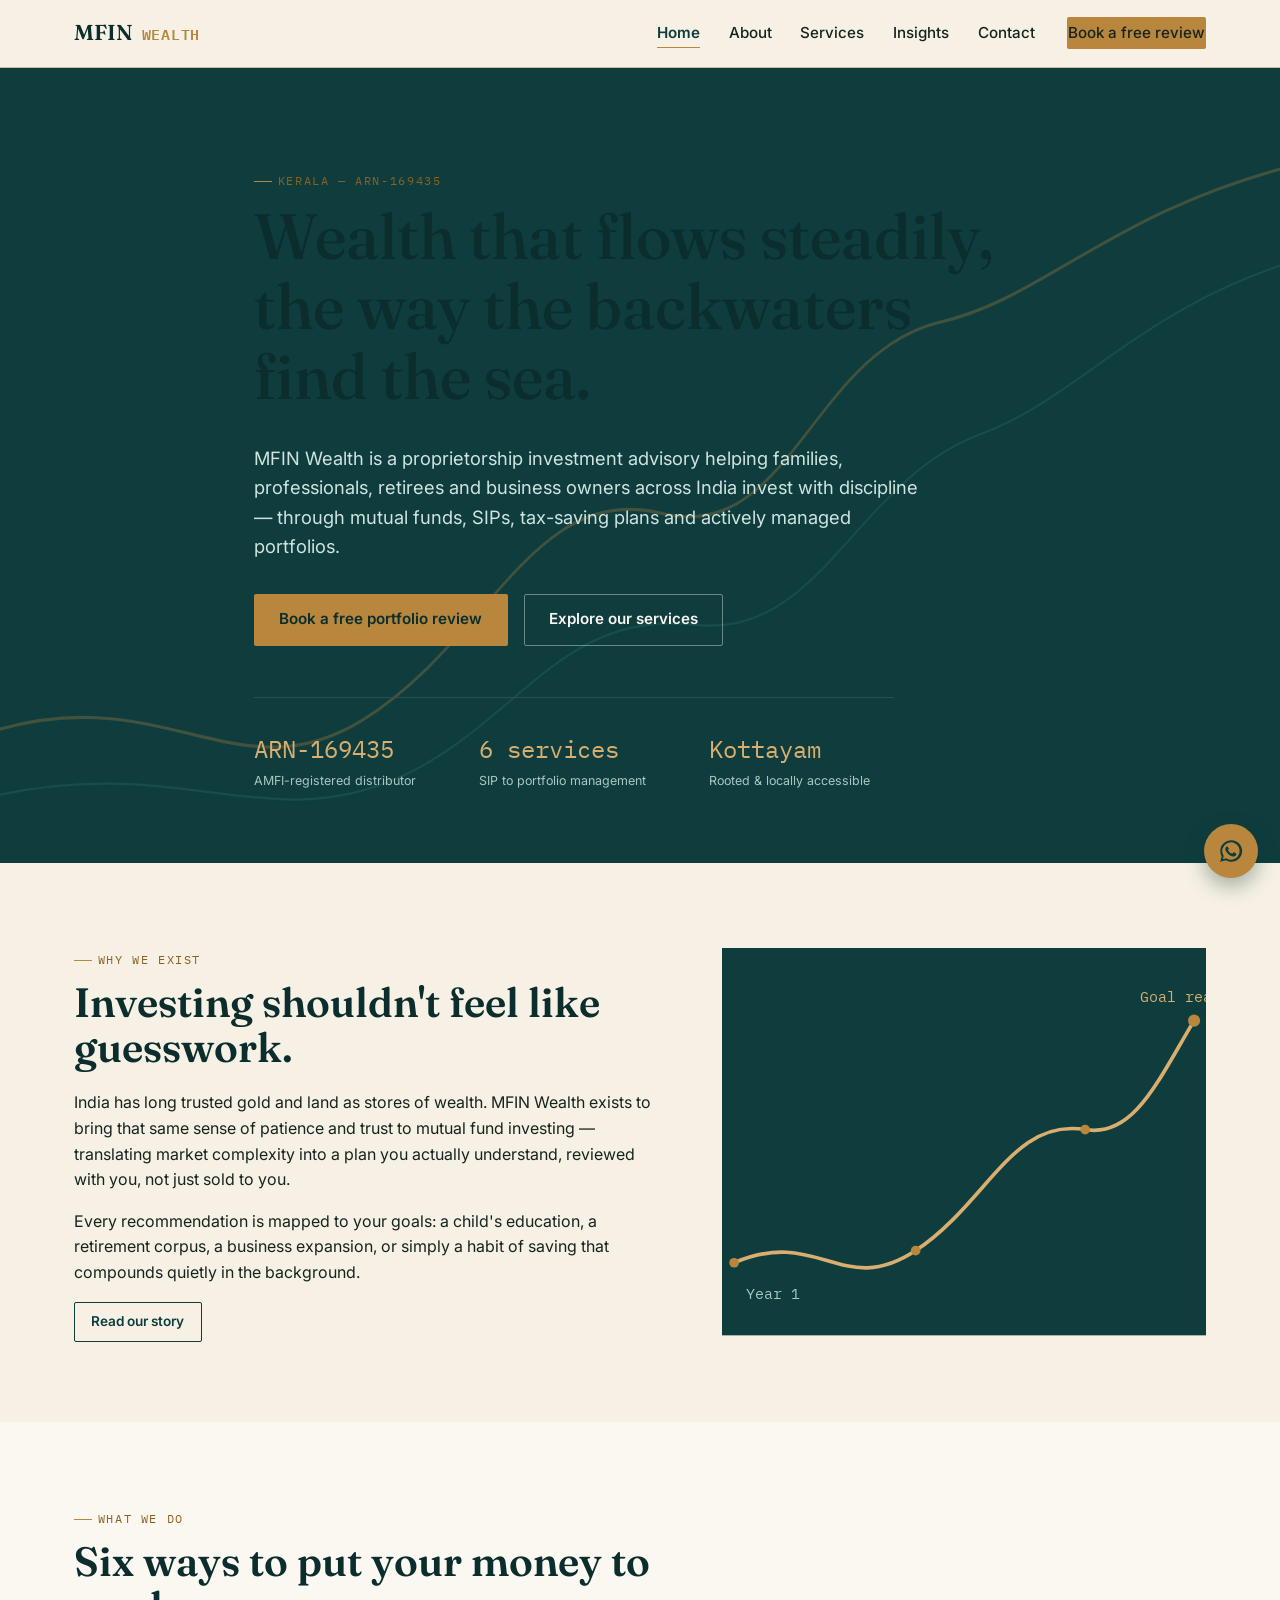
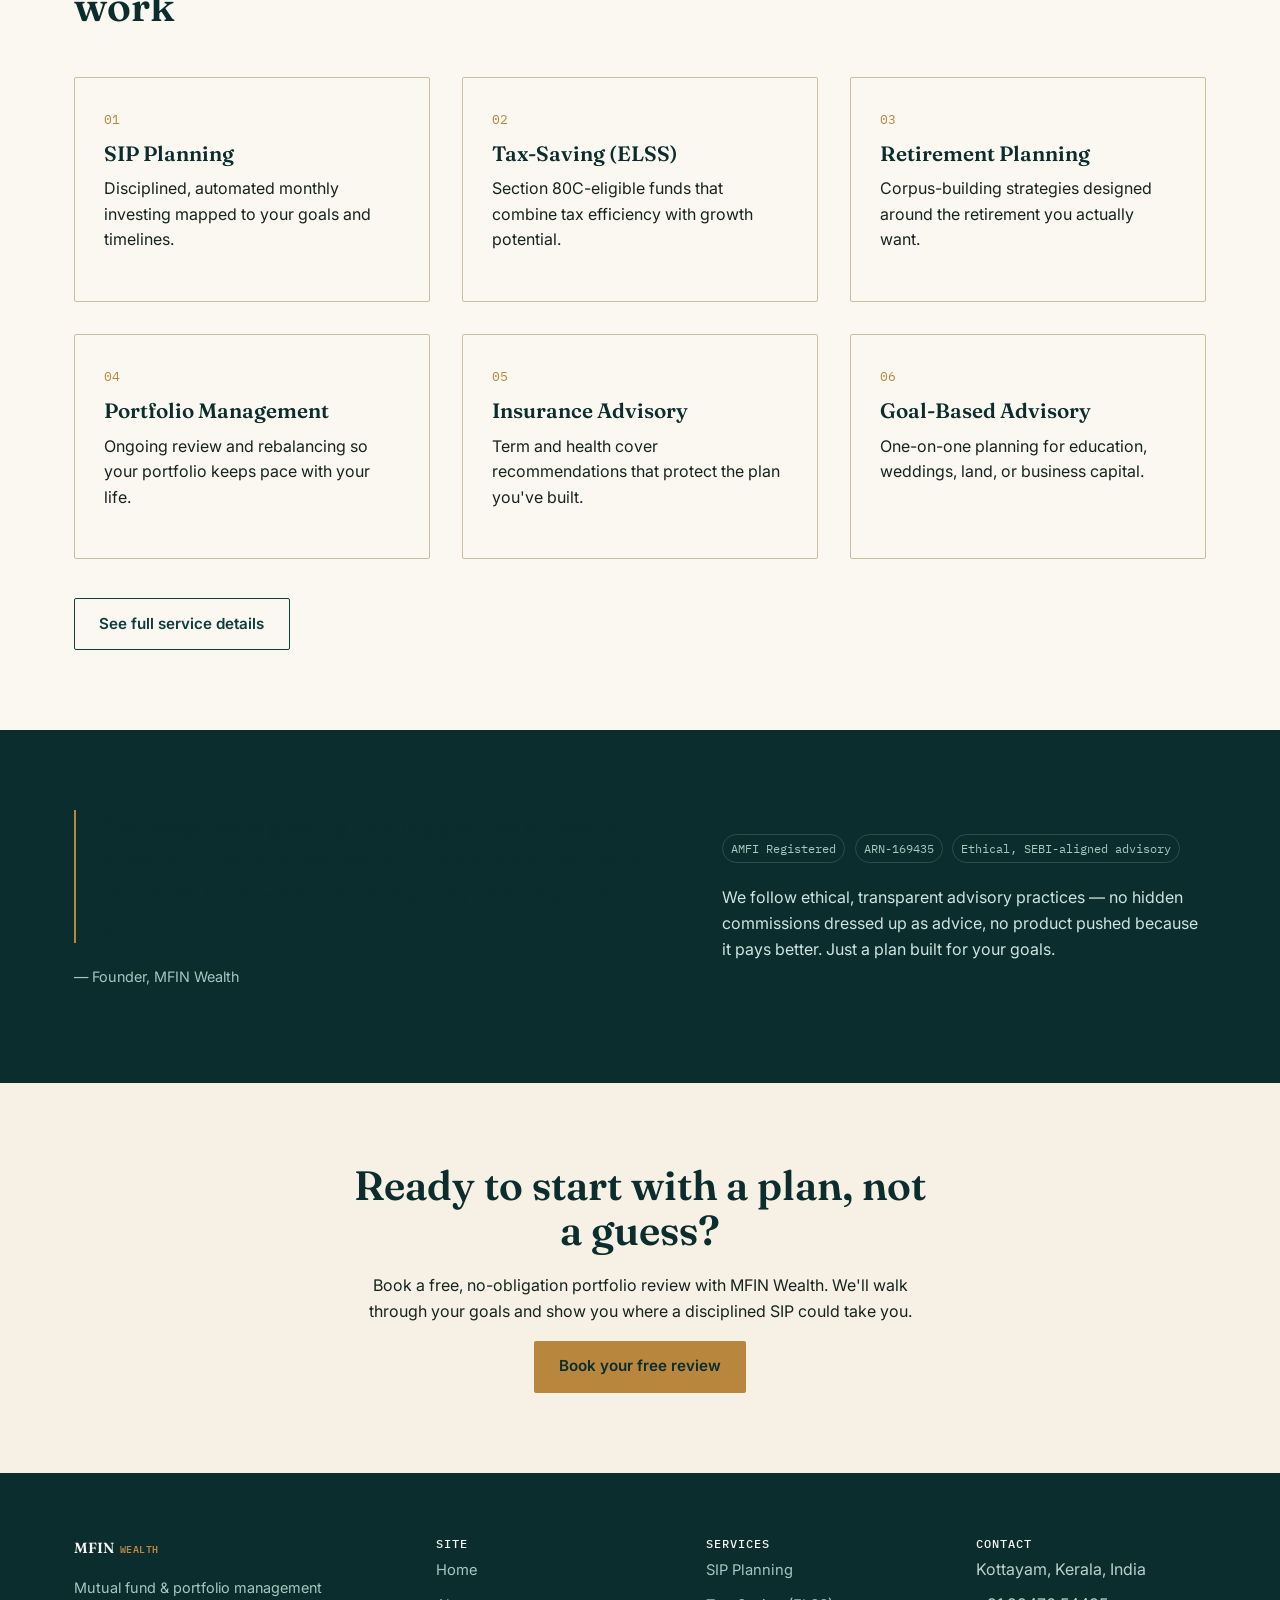
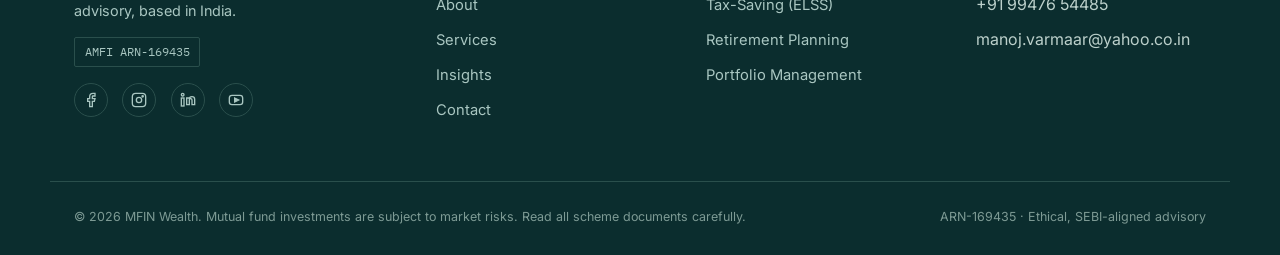
==== index.html @ 10d9ad64 "Add files via upload" ====
<!DOCTYPE html>
<html lang="en">
<head>
<meta charset="UTF-8">
<meta name="viewport" content="width=device-width, initial-scale=1.0">
<title>MFIN Wealth | Mutual Fund &amp; SIP Investment Advisor </title>
<meta name="description" content="MFIN Wealth is an ARN-169435 registered mutual fund investment advisor in Kottayam, Kerala, helping local families and businesses build SIP, ELSS and retirement portfolios with steady, disciplined guidance.">
<meta name="keywords" content="mutual fund investment advisor in Kottayam Kerala, ARN-169435 registered distributor Kottayam, MFIN Wealth Kottayam">
<link rel="canonical" href="https://www.mfinwealth.com/">

<!-- Open Graph / social -->
<meta property="og:type" content="website">
<meta property="og:site_name" content="MFIN Wealth">
<meta property="og:title" content="MFIN Wealth | Mutual Fund Investment Advisor in Kottayam, Kerala">
<meta property="og:description" content="ARN-169435 registered mutual fund investment advisor based in Kottayam, Kerala. SIP, ELSS, retirement planning and more.">
<meta property="og:url" content="https://www.mfinwealth.com/">
<meta property="og:image" content="https://www.mfinwealth.com/assets/og-cover.jpg">
<meta name="twitter:card" content="summary_large_image">

<link rel="icon" href="data:,">
<link rel="stylesheet" href="style.css">

<script type="application/ld+json">
{
  "@context": "https://schema.org",
  "@type": "FinancialService",
  "name": "MFIN Wealth",
  "description": "ARN-registered mutual fund distributor and portfolio management advisory based in Kottayam, Kerala.",
  "url": "https://www.mfinwealth.com/",
  "areaServed": "Kottayam, Kerala, India",
  "address": {
    "@type": "PostalAddress",
    "addressLocality": "Kottayam",
    "addressRegion": "Kerala",
    "addressCountry": "IN"
  },
  "identifier": "ARN-169435",
  "telephone": "+91-00000-00000",
  "priceRange": "Free initial consultation"
}
</script>
</head>
<body>
<a href="#main" class="skip-link">Skip to content</a>

<header class="site-header">
  <div class="nav-wrap">
    <a href="index.html" class="logo">MFIN <span class="mark">WEALTH</span></a>
    <button class="nav-toggle" aria-label="Toggle navigation" aria-expanded="false"><span></span></button>
    <nav class="main-nav" aria-label="Primary">
      <ul>
        <li><a href="index.html" aria-current="page">Home</a></li>
        <li><a href="about.html">About</a></li>
        <li><a href="services.html">Services</a></li>
        <li><a href="insights.html">Insights</a></li>
        <li><a href="contact.html">Contact</a></li>
      </ul>
      <a href="contact.html" class="btn btn-primary btn-small">Book a free review</a>
    </nav>
  </div>
</header>

<main id="main">

  <!-- HERO -->
  <section class="hero">
    <svg class="channel-line" viewBox="0 0 1200 500" preserveAspectRatio="none" aria-hidden="true">
      <path d="M-20,420 C150,380 220,460 340,410 C460,360 500,260 620,280 C740,300 760,180 880,160 C980,145 1040,90 1220,60"
            fill="none" stroke="#B8863C" stroke-width="2" opacity="0.55"/>
      <path d="M-20,460 C160,430 240,480 360,450 C480,420 520,340 650,350 C770,360 800,260 920,230 C1010,208 1070,150 1220,120"
            fill="none" stroke="#2F7D74" stroke-width="1.4" opacity="0.5"/>
      <circle cx="1220" cy="60" r="4" fill="#D9AE6E"/>
    </svg>
    <div class="container">
      <p class="eyebrow"> Kerala — ARN-169435</p>
      <h1>Wealth that flows steadily, the way the backwaters find the sea.</h1>
      <p class="lede">MFIN Wealth is a proprietorship investment advisory helping families, professionals, retirees and business owners across India invest with discipline — through mutual funds, SIPs, tax-saving plans and actively managed portfolios.</p>
      <div class="hero-cta">
        <a href="contact.html" class="btn btn-primary">Book a free portfolio review</a>
        <a href="services.html" class="btn btn-ghost-dark">Explore our services</a>
      </div>
      <div class="hero-stats">
        <div>
          <div class="num">ARN-169435</div>
          <div class="lbl">AMFI-registered distributor</div>
        </div>
        <div>
          <div class="num">6 services</div>
          <div class="lbl">SIP to portfolio management</div>
        </div>
        <div>
          <div class="num">Kottayam</div>
          <div class="lbl">Rooted &amp; locally accessible</div>
        </div>
      </div>
    </div>
  </section>

  <!-- WHY / PURPOSE -->
  <section class="section-light">
    <div class="container grid-2">
      <div data-reveal>
        <p class="eyebrow">Why we exist</p>
        <h2>Investing shouldn't feel like guesswork.</h2>
        <p>India has long trusted gold and land as stores of wealth. MFIN Wealth exists to bring that same sense of patience and trust to mutual fund investing — translating market complexity into a plan you actually understand, reviewed with you, not just sold to you.</p>
        <p>Every recommendation is mapped to your goals: a child's education, a retirement corpus, a business expansion, or simply a habit of saving that compounds quietly in the background.</p>
        <a href="about.html" class="btn btn-ghost-light btn-small">Read our story</a>
      </div>
      <div data-reveal>
        <svg viewBox="0 0 400 320" role="img" aria-label="Illustration of a winding growth line resembling a backwater channel">
          <rect width="400" height="320" fill="#0F3D3E"/>
          <path d="M10,260 C80,230 100,290 160,250 C220,210 240,140 300,150 C340,157 360,110 390,60"
                fill="none" stroke="#D9AE6E" stroke-width="3"/>
          <g fill="#B8863C">
            <circle cx="10" cy="260" r="4"/>
            <circle cx="160" cy="250" r="4"/>
            <circle cx="300" cy="150" r="4"/>
            <circle cx="390" cy="60" r="5"/>
          </g>
          <text x="20" y="290" fill="#a9c6c1" font-family="IBM Plex Mono, monospace" font-size="12">Year 1</text>
          <text x="345" y="45" fill="#D9AE6E" font-family="IBM Plex Mono, monospace" font-size="12">Goal reached</text>
        </svg>
      </div>
    </div>
  </section>

  <!-- SERVICES PREVIEW -->
  <section class="section-white">
    <div class="container">
      <div class="section-head">
        <p class="eyebrow">What we do</p>
        <h2>Six ways to put your money to work</h2>
      </div>
      <div class="grid-3">
        <div class="card" data-reveal>
          <p class="idx">01</p>
          <h3>SIP Planning</h3>
          <p>Disciplined, automated monthly investing mapped to your goals and timelines.</p>
        </div>
        <div class="card" data-reveal>
          <p class="idx">02</p>
          <h3>Tax-Saving (ELSS)</h3>
          <p>Section 80C-eligible funds that combine tax efficiency with growth potential.</p>
        </div>
        <div class="card" data-reveal>
          <p class="idx">03</p>
          <h3>Retirement Planning</h3>
          <p>Corpus-building strategies designed around the retirement you actually want.</p>
        </div>
        <div class="card" data-reveal>
          <p class="idx">04</p>
          <h3>Portfolio Management</h3>
          <p>Ongoing review and rebalancing so your portfolio keeps pace with your life.</p>
        </div>
        <div class="card" data-reveal>
          <p class="idx">05</p>
          <h3>Insurance Advisory</h3>
          <p>Term and health cover recommendations that protect the plan you've built.</p>
        </div>
        <div class="card" data-reveal>
          <p class="idx">06</p>
          <h3>Goal-Based Advisory</h3>
          <p>One-on-one planning for education, weddings, land, or business capital.</p>
        </div>
      </div>
      <div style="margin-top:2.4rem;">
        <a href="services.html" class="btn btn-ghost-light">See full service details</a>
      </div>
    </div>
  </section>

  <!-- QUOTE / TRUST -->
  <section class="section-dark">
    <div class="container grid-2">
      <div data-reveal>
        <p class="quote-block">"Our neighbours grew up trusting gold. We're here to show that a well-chosen mutual fund portfolio can earn that same trust — with better liquidity and long-term growth."</p>
        <p style="margin-top:1.4rem; color:#a9c6c1; font-size:.9rem;">— Founder, MFIN Wealth</p>
      </div>
      <div data-reveal>
        <div class="tag-row" style="margin-top:0;">
          <span class="tag">AMFI Registered</span>
          <span class="tag">ARN-169435</span>
          <span class="tag">Ethical, SEBI-aligned advisory</span>
        </div>
        <p style="margin-top:1.4rem; color:#cfe4e0;">We follow ethical, transparent advisory practices — no hidden commissions dressed up as advice, no product pushed because it pays better. Just a plan built for your goals.</p>
      </div>
    </div>
  </section>

  <!-- CTA -->
  <section class="section-light">
    <div class="container" style="text-align:center; max-width:640px; margin:0 auto;">
      <h2>Ready to start with a plan, not a guess?</h2>
      <p>Book a free, no-obligation portfolio review with MFIN Wealth. We'll walk through your goals and show you where a disciplined SIP could take you.</p>
      <a href="contact.html" class="btn btn-primary">Book your free review</a>
    </div>
  </section>

</main>

<footer class="site-footer">
  <div class="container footer-grid">
    <div>
      <a href="index.html" class="logo" style="color:#f7f5ef;">MFIN <span class="mark">WEALTH</span></a>
      <p style="margin-top:1rem; max-width:32ch; color:#a9c6c1; font-size:.9rem;">Mutual fund &amp; portfolio management advisory, based in India.</p>
      <span class="arn-badge">AMFI ARN-169435</span>
      <div class="social-row">
        <a href="#" aria-label="MFIN Wealth on Facebook"><svg width="16" height="16" viewBox="0 0 24 24" fill="none" stroke="#a9c6c1" stroke-width="2"><path d="M18 2h-3a5 5 0 0 0-5 5v3H7v4h3v8h4v-8h3l1-4h-4V7a1 1 0 0 1 1-1h3z"/></svg></a>
        <a href="#" aria-label="MFIN Wealth on Instagram"><svg width="16" height="16" viewBox="0 0 24 24" fill="none" stroke="#a9c6c1" stroke-width="2"><rect x="2" y="2" width="20" height="20" rx="5"/><circle cx="12" cy="12" r="4"/><circle cx="17.5" cy="6.5" r="1"/></svg></a>
        <a href="#" aria-label="MFIN Wealth on LinkedIn"><svg width="16" height="16" viewBox="0 0 24 24" fill="none" stroke="#a9c6c1" stroke-width="2"><rect x="2" y="9" width="4" height="12"/><circle cx="4" cy="4" r="2"/><path d="M10 9h4v2a4 4 0 0 1 8 0v8h-4v-7a2 2 0 0 0-4 0v7h-4z"/></svg></a>
        <a href="#" aria-label="MFIN Wealth on YouTube"><svg width="16" height="16" viewBox="0 0 24 24" fill="none" stroke="#a9c6c1" stroke-width="2"><rect x="2" y="5" width="20" height="14" rx="4"/><path d="M10 9l6 3-6 3z" fill="#a9c6c1"/></svg></a>
      </div>
    </div>
    <div>
      <h4>Site</h4>
      <ul>
        <li><a href="index.html">Home</a></li>
        <li><a href="about.html">About</a></li>
        <li><a href="services.html">Services</a></li>
        <li><a href="insights.html">Insights</a></li>
        <li><a href="contact.html">Contact</a></li>
      </ul>
    </div>
    <div>
      <h4>Services</h4>
      <ul>
        <li><a href="services.html#sip">SIP Planning</a></li>
        <li><a href="services.html#elss">Tax-Saving (ELSS)</a></li>
        <li><a href="services.html#retirement">Retirement Planning</a></li>
        <li><a href="services.html#portfolio">Portfolio Management</a></li>
      </ul>
    </div>
    <div>
      <h4>Contact</h4>
      <ul>
        <li>Kottayam, Kerala, India</li>
        <li>+91 99476 54485</li>
        <li>manoj.varmaar@yahoo.co.in</li>
      </ul>
    </div>
  </div>
  <div class="container footer-bottom">
    <span>© 2026 MFIN Wealth. Mutual fund investments are subject to market risks. Read all scheme documents carefully.</span>
    <span>ARN-169435 · Ethical, SEBI-aligned advisory</span>
  </div>
</footer>

<a href="https://wa.me/910000000000" class="wa-float" aria-label="Chat with MFIN Wealth on WhatsApp">
  <svg viewBox="0 0 24 24" fill="#0F3D3E"><path d="M12 2a10 10 0 0 0-8.6 15L2 22l5.2-1.4A10 10 0 1 0 12 2zm0 18a8 8 0 0 1-4.1-1.1l-.3-.2-3.1.8.8-3-.2-.3A8 8 0 1 1 12 20zm4.4-6c-.2-.1-1.4-.7-1.6-.8-.2-.1-.4-.1-.6.1s-.7.8-.9 1c-.2.2-.3.2-.6.1a6.6 6.6 0 0 1-3.3-2.9c-.2-.4.2-.4.5-1.3.1-.2 0-.4 0-.5L8.9 8c-.1-.2-.5-.1-.7-.1s-.5 0-.7.3a2.6 2.6 0 0 0-.8 2c0 1.2.9 2.3 1 2.5.1.2 1.8 2.8 4.4 3.8.6.2 1.1.4 1.5.5.6.2 1.2.1 1.6-.1.5-.2 1.4-.6 1.6-1.1.2-.5.2-.9.1-1z"/></svg>
</a>

<script src="script.js"></script>
</body>
</html>
---- style.css ----
/* ==========================================================================
   MFIN Wealth — Design tokens
   Palette:  backwater teal (dark), sand cream (light), brass/gold (accent)
   Type:     Fraunces (display), Inter (body), IBM Plex Mono (data/labels)
   Signature: the "channel line" — a winding contour that reads as both a
   Kuttanad backwater and a compounding-growth curve.
   ========================================================================== */

@import url('https://fonts.googleapis.com/css2?family=Fraunces:opsz,wght@9..144,300;9..144,500;9..144,600;9..144,700&family=Inter:wght@400;500;600;700&family=IBM+Plex+Mono:wght@400;500&display=swap');

:root{
  --teal-950:#0b2d2e;
  --teal-900:#0f3d3e;
  --teal-700:#1c5c57;
  --teal-500:#2f7d74;
  --sand-100:#f6f1e4;
  --sand-050:#fbf8f1;
  --ink:#16241f;
  --brass-700:#8a611f;
  --brass-500:#b8863c;
  --brass-300:#d9ae6e;
  --line:#c9bfa0;
  --line-dark:#2a4f4c;
  --off-white:#f7f5ef;
  --error:#a4432c;

  --font-display:'Fraunces', Georgia, serif;
  --font-body:'Inter', -apple-system, sans-serif;
  --font-mono:'IBM Plex Mono', monospace;

  --max:1180px;
}

*,*::before,*::after{box-sizing:border-box;}
html{scroll-behavior:smooth;}
@media (prefers-reduced-motion: reduce){
  html{scroll-behavior:auto;}
  *{animation-duration:0.01ms !important; animation-iteration-count:1 !important; transition-duration:0.01ms !important;}
}

body{
  margin:0;
  font-family:var(--font-body);
  color:var(--ink);
  background:var(--sand-100);
  line-height:1.6;
  -webkit-font-smoothing:antialiased;
}

h1,h2,h3,h4{
  font-family:var(--font-display);
  font-weight:600;
  line-height:1.1;
  margin:0 0 .5em;
  color:var(--teal-950);
}
h1{font-size:clamp(2.4rem,5vw,4.2rem); font-weight:500;}
h2{font-size:clamp(1.7rem,3.2vw,2.6rem);}
h3{font-size:1.3rem;}
p{margin:0 0 1em;}
a{color:inherit;}
img,svg{max-width:100%; display:block;}
.container{max-width:var(--max); margin:0 auto; padding:0 24px;}

.eyebrow{
  font-family:var(--font-mono);
  font-size:.72rem;
  letter-spacing:.14em;
  text-transform:uppercase;
  color:var(--brass-700);
  margin-bottom:.9em;
  display:inline-flex;
  align-items:center;
  gap:.5em;
}
.eyebrow::before{
  content:"";
  width:18px; height:1px;
  background:var(--brass-500);
  display:inline-block;
}

/* ---------- Buttons ---------- */
.btn{
  display:inline-flex;
  align-items:center;
  gap:.5em;
  font-family:var(--font-body);
  font-weight:600;
  font-size:.95rem;
  padding:.85em 1.6em;
  border-radius:2px;
  text-decoration:none;
  border:1px solid transparent;
  cursor:pointer;
  transition:transform .15s ease, background .2s ease, color .2s ease, border-color .2s ease;
}
.btn:hover{transform:translateY(-1px);}
.btn-primary{background:var(--brass-500); color:var(--teal-950);}
.btn-primary:hover{background:var(--brass-300);}
.btn-ghost-dark{border-color:rgba(247,245,239,.4); color:var(--off-white);}
.btn-ghost-dark:hover{border-color:var(--off-white); background:rgba(247,245,239,.08);}
.btn-ghost-light{border-color:var(--teal-900); color:var(--teal-900);}
.btn-ghost-light:hover{background:var(--teal-900); color:var(--off-white);}
.btn-small{padding:.6em 1.2em; font-size:.85rem;}

/* ---------- Header / Nav ---------- */
header.site-header{
  position:sticky; top:0; z-index:50;
  background:var(--sand-100);
  border-bottom:1px solid var(--line);
}
.nav-wrap{
  display:flex; align-items:center; justify-content:space-between;
  padding:16px 24px;
  max-width:var(--max); margin:0 auto;
}
.logo{
  font-family:var(--font-display);
  font-size:1.35rem;
  font-weight:600;
  text-decoration:none;
  color:var(--teal-950);
  display:flex; align-items:baseline; gap:.4em;
}
.logo .mark{color:var(--brass-500); font-family:var(--font-mono); font-size:.7em; letter-spacing:.05em;}
nav.main-nav{display:flex; align-items:center; gap:2rem;}
nav.main-nav ul{list-style:none; display:flex; gap:1.8rem; margin:0; padding:0;}
nav.main-nav a{
  text-decoration:none; color:var(--ink); font-weight:500; font-size:.95rem;
  position:relative; padding:.2em 0;
}
nav.main-nav a::after{
  content:""; position:absolute; left:0; bottom:-2px; height:1px; width:0;
  background:var(--brass-500); transition:width .2s ease;
}
nav.main-nav a:hover::after, nav.main-nav a[aria-current="page"]::after{width:100%;}
nav.main-nav a[aria-current="page"]{color:var(--teal-900); font-weight:600;}

.nav-toggle{
  display:none; background:none; border:1px solid var(--line);
  border-radius:2px; width:42px; height:38px; cursor:pointer;
  align-items:center; justify-content:center;
}
.nav-toggle span, .nav-toggle span::before, .nav-toggle span::after{
  content:""; display:block; width:20px; height:2px; background:var(--ink);
  position:relative; transition:.2s ease;
}
.nav-toggle span::before{position:absolute; top:-6px;}
.nav-toggle span::after{position:absolute; top:6px;}

/* ---------- Hero ---------- */
.hero{
  background:var(--teal-900);
  color:var(--off-white);
  position:relative;
  overflow:hidden;
  padding:96px 0 72px;
}
.hero .container{position:relative; z-index:2; max-width:820px;}
.hero p.lede{font-size:1.15rem; color:#cfe4e0; max-width:56ch;}
.hero-cta{display:flex; gap:1rem; margin-top:2rem; flex-wrap:wrap;}
.channel-line{
  position:absolute; inset:0; width:100%; height:100%;
  opacity:.55; z-index:1;
}
.hero-stats{
  display:grid; grid-template-columns:repeat(3,auto); gap:2.4rem;
  margin-top:3.2rem; padding-top:2rem; border-top:1px solid var(--line-dark);
  max-width:640px;
}
.hero-stats .num{font-family:var(--font-mono); font-size:1.5rem; color:var(--brass-300);}
.hero-stats .lbl{font-size:.78rem; color:#a9c6c1; margin-top:.2em;}

/* ---------- Sections ---------- */
section{padding:80px 0;}
.section-light{background:var(--sand-100);}
.section-white{background:var(--sand-050);}
.section-dark{background:var(--teal-950); color:var(--off-white);}
.section-dark h2, .section-dark h3{color:var(--off-white);}
.section-head{max-width:640px; margin-bottom:3rem;}

.grid-3{display:grid; grid-template-columns:repeat(3,1fr); gap:2rem;}
.grid-2{display:grid; grid-template-columns:1.1fr .9fr; gap:3.5rem; align-items:center;}
.grid-4{display:grid; grid-template-columns:repeat(4,1fr); gap:1.6rem;}

.card{
  background:var(--sand-050);
  border:1px solid var(--line);
  padding:2rem 1.8rem;
  border-radius:2px;
}
.card .idx{font-family:var(--font-mono); color:var(--brass-500); font-size:.8rem;}
.card h3{margin-top:.6em;}

.service-card{
  background:var(--off-white);
  border-left:3px solid var(--brass-500);
  padding:1.8rem;
}
.service-card ul{margin:1em 0 0; padding-left:1.2em; font-size:.92rem; color:#3a4a44;}
.service-card ul li{margin-bottom:.35em;}

.divider-line{width:100%; height:auto; margin:0; opacity:.8;}

/* ---------- Process / numbered steps (real sequence) ---------- */
.steps{list-style:none; margin:0; padding:0; counter-reset:step;}
.steps li{
  counter-increment:step;
  display:grid; grid-template-columns:64px 1fr; gap:1.4rem;
  padding:1.6rem 0; border-top:1px solid var(--line);
}
.steps li:last-child{border-bottom:1px solid var(--line);}
.steps li::before{
  content:counter(step, decimal-leading-zero);
  font-family:var(--font-mono); color:var(--brass-500); font-size:1.1rem;
}

/* ---------- Testimonial / quote ---------- */
.quote-block{
  border-left:2px solid var(--brass-500);
  padding-left:1.6rem;
  font-family:var(--font-display);
  font-size:1.3rem;
  color:var(--teal-950);
}

/* ---------- Footer ---------- */
footer.site-footer{background:var(--teal-950); color:#bcd0cb; padding:64px 0 28px;}
.footer-grid{display:grid; grid-template-columns:1.4fr 1fr 1fr 1fr; gap:2.5rem;}
.footer-grid h4{color:var(--off-white); font-family:var(--font-mono); font-size:.78rem; letter-spacing:.08em; text-transform:uppercase; font-weight:500;}
.footer-grid ul{list-style:none; margin:0; padding:0;}
.footer-grid ul li{margin-bottom:.6em;}
.footer-grid a{text-decoration:none; color:#a9c6c1; font-size:.92rem;}
.footer-grid a:hover{color:var(--brass-300);}
.social-row{display:flex; gap:.9rem; margin-top:1rem;}
.social-row a{
  width:34px; height:34px; border:1px solid var(--line-dark); border-radius:50%;
  display:flex; align-items:center; justify-content:center;
}
.social-row a:hover{border-color:var(--brass-500);}
.footer-bottom{
  border-top:1px solid var(--line-dark); margin-top:3rem; padding-top:1.6rem;
  display:flex; justify-content:space-between; flex-wrap:wrap; gap:.8rem;
  font-size:.78rem; color:#7d9a94;
}
.arn-badge{
  display:inline-flex; align-items:center; gap:.5em;
  font-family:var(--font-mono); font-size:.75rem;
  border:1px solid var(--line-dark); padding:.4em .8em; border-radius:2px;
  color:#a9c6c1;
}

/* ---------- WhatsApp floating CTA ---------- */
.wa-float{
  position:fixed; bottom:22px; right:22px; z-index:60;
  width:54px; height:54px; border-radius:50%;
  background:var(--brass-500); display:flex; align-items:center; justify-content:center;
  box-shadow:0 8px 20px rgba(11,45,46,.35);
  text-decoration:none;
}
.wa-float svg{width:26px; height:26px;}

/* ---------- Forms ---------- */
.form-field{margin-bottom:1.3rem; display:flex; flex-direction:column; gap:.4em;}
.form-field label{font-size:.85rem; font-weight:600; color:var(--teal-950);}
.form-field input, .form-field select, .form-field textarea{
  font-family:var(--font-body); font-size:.95rem;
  padding:.8em .9em; border:1px solid var(--line); border-radius:2px;
  background:var(--sand-050); color:var(--ink);
}
.form-field input:focus, .form-field select:focus, .form-field textarea:focus{
  outline:2px solid var(--brass-500); outline-offset:1px;
}
.form-note{font-size:.8rem; color:#5b6b64;}

/* ---------- Utility ---------- */
.mono{font-family:var(--font-mono);}
.tag-row{display:flex; gap:.6rem; flex-wrap:wrap; margin-top:1.4rem;}
.tag{
  font-family:var(--font-mono); font-size:.72rem; padding:.35em .7em;
  border:1px solid var(--line-dark); border-radius:20px; color:#a9c6c1;
}
.breadcrumb{font-size:.8rem; color:#5b6b64; margin-bottom:1.2rem;}
.breadcrumb a{color:var(--teal-700); text-decoration:none;}
.skip-link{
  position:absolute; left:-999px; top:0; background:var(--brass-500); color:var(--teal-950);
  padding:.6em 1em; z-index:100;
}
.skip-link:focus{left:16px; top:16px;}

/* ---------- Responsive ---------- */
@media (max-width:900px){
  .grid-3, .grid-4{grid-template-columns:repeat(2,1fr);}
  .grid-2{grid-template-columns:1fr; gap:2rem;}
  .footer-grid{grid-template-columns:1fr 1fr;}
}
@media (max-width:680px){
  nav.main-nav{
    position:fixed; inset:0 0 0 auto; top:70px; right:0;
    background:var(--sand-050); width:78%; height:calc(100vh - 70px);
    flex-direction:column; align-items:flex-start; padding:2rem;
    transform:translateX(100%); transition:transform .25s ease;
    border-left:1px solid var(--line);
  }
  nav.main-nav.open{transform:translateX(0);}
  nav.main-nav ul{flex-direction:column; gap:1.4rem;}
  .nav-toggle{display:flex;}
  .grid-3, .grid-4, .footer-grid{grid-template-columns:1fr;}
  .hero-stats{grid-template-columns:1fr 1fr; row-gap:1.4rem;}
  section{padding:56px 0;}
  .hero{padding:64px 0 48px;}
}
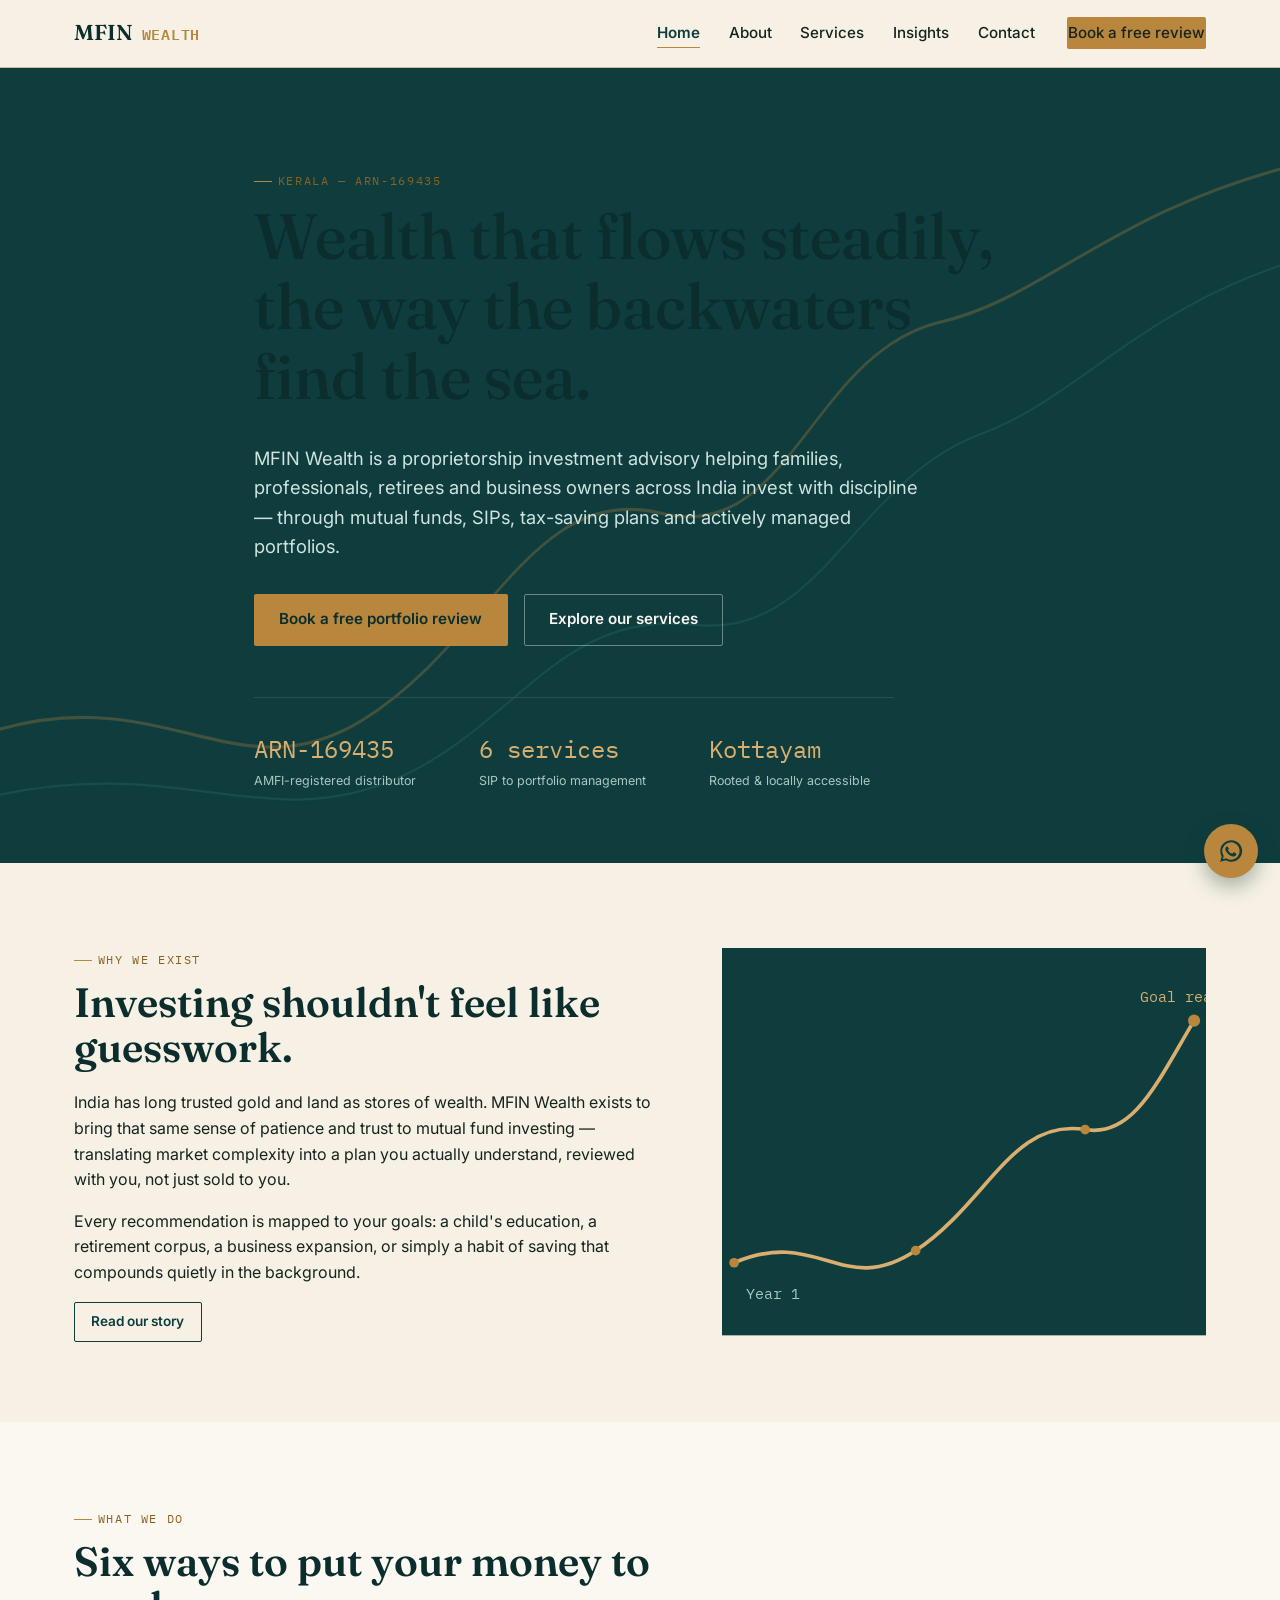
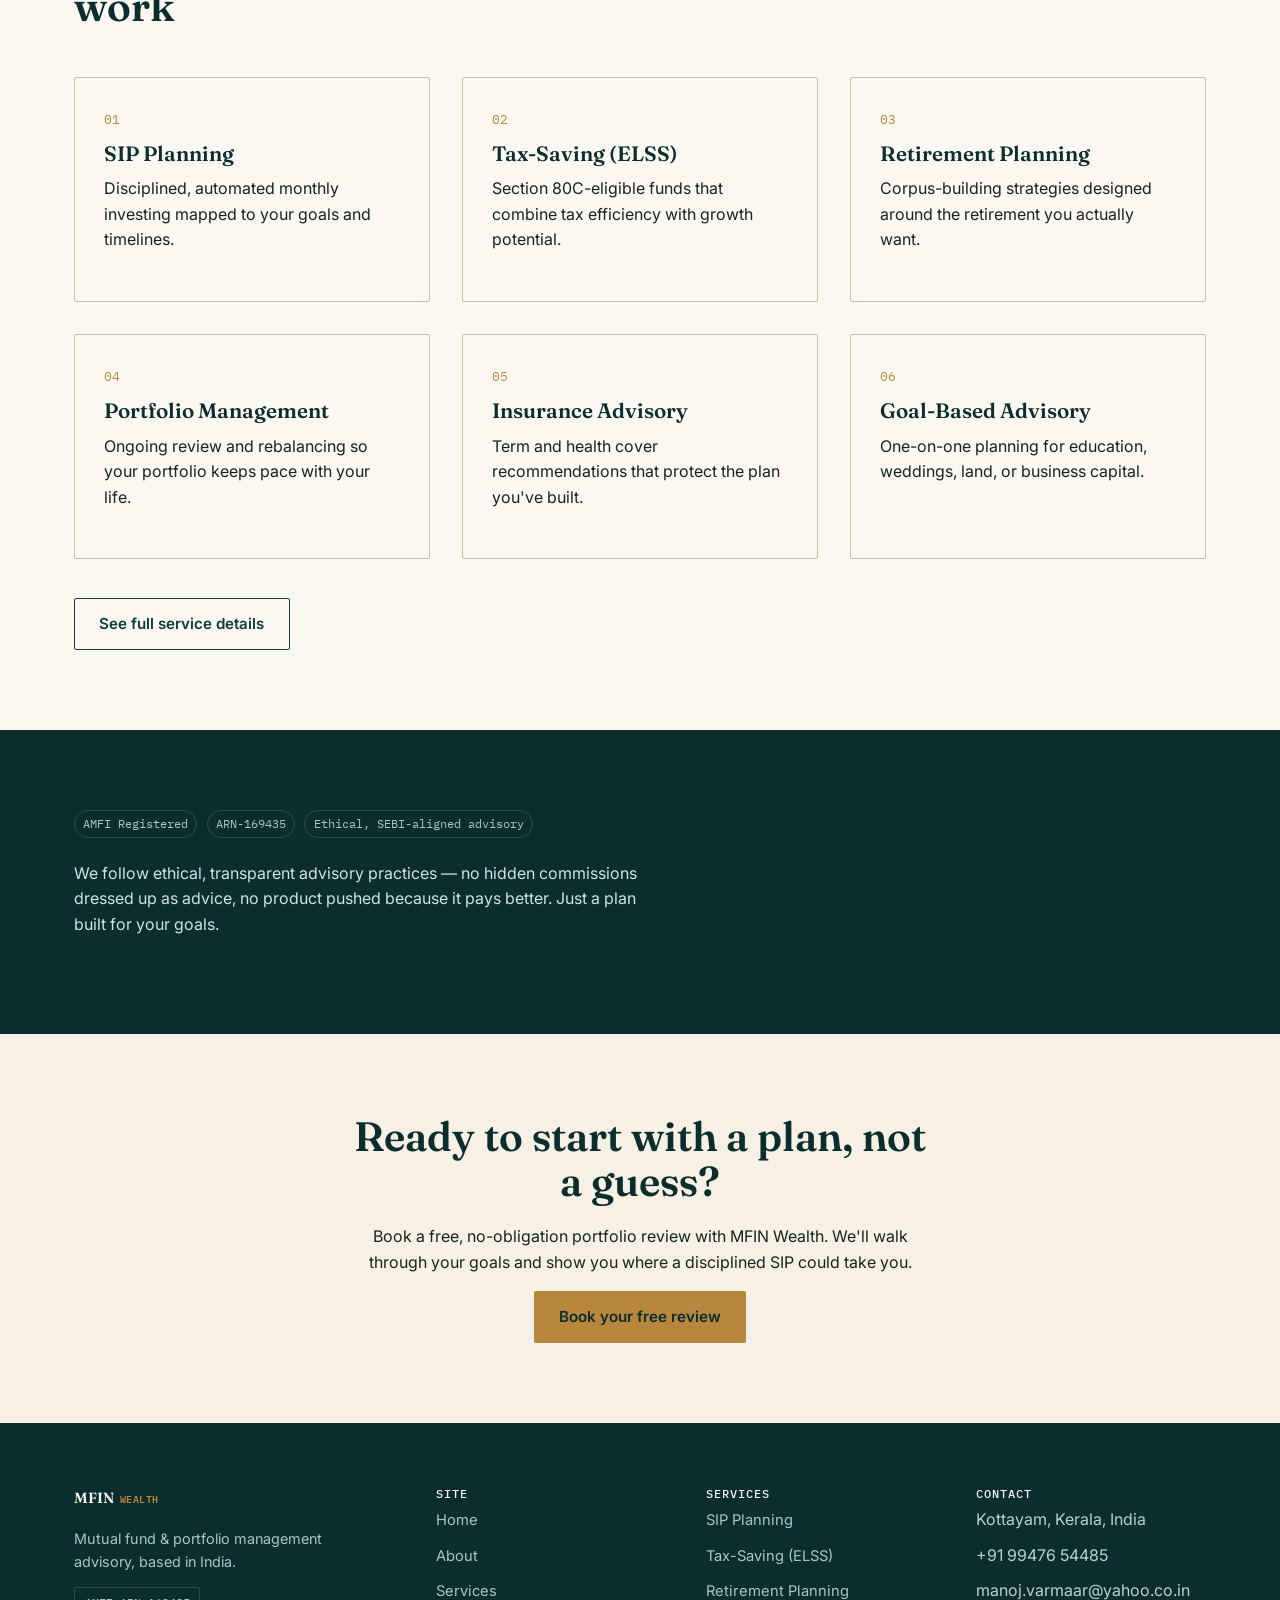
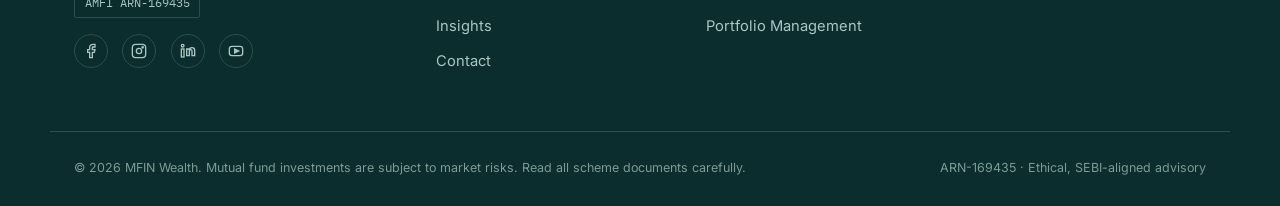
==== commit 5fd10148: "Update telephone number and WhatsApp link" ====
--- a/index.html
+++ b/index.html
@@ -35,7 +35,7 @@
     "addressCountry": "IN"
   },
   "identifier": "ARN-169435",
-  "telephone": "+91-00000-00000",
+  "telephone": "+91-99476-54485",
   "priceRange": "Free initial consultation"
 }
 </script>
@@ -173,10 +173,6 @@
   <section class="section-dark">
     <div class="container grid-2">
       <div data-reveal>
-        <p class="quote-block">"Our neighbours grew up trusting gold. We're here to show that a well-chosen mutual fund portfolio can earn that same trust — with better liquidity and long-term growth."</p>
-        <p style="margin-top:1.4rem; color:#a9c6c1; font-size:.9rem;">— Founder, MFIN Wealth</p>
-      </div>
-      <div data-reveal>
         <div class="tag-row" style="margin-top:0;">
           <span class="tag">AMFI Registered</span>
           <span class="tag">ARN-169435</span>
@@ -245,7 +241,7 @@
   </div>
 </footer>
 
-<a href="https://wa.me/910000000000" class="wa-float" aria-label="Chat with MFIN Wealth on WhatsApp">
+<a href="https://wa.me/919947654485" class="wa-float" aria-label="Chat with MFIN Wealth on WhatsApp">
   <svg viewBox="0 0 24 24" fill="#0F3D3E"><path d="M12 2a10 10 0 0 0-8.6 15L2 22l5.2-1.4A10 10 0 1 0 12 2zm0 18a8 8 0 0 1-4.1-1.1l-.3-.2-3.1.8.8-3-.2-.3A8 8 0 1 1 12 20zm4.4-6c-.2-.1-1.4-.7-1.6-.8-.2-.1-.4-.1-.6.1s-.7.8-.9 1c-.2.2-.3.2-.6.1a6.6 6.6 0 0 1-3.3-2.9c-.2-.4.2-.4.5-1.3.1-.2 0-.4 0-.5L8.9 8c-.1-.2-.5-.1-.7-.1s-.5 0-.7.3a2.6 2.6 0 0 0-.8 2c0 1.2.9 2.3 1 2.5.1.2 1.8 2.8 4.4 3.8.6.2 1.1.4 1.5.5.6.2 1.2.1 1.6-.1.5-.2 1.4-.6 1.6-1.1.2-.5.2-.9.1-1z"/></svg>
 </a>
 
